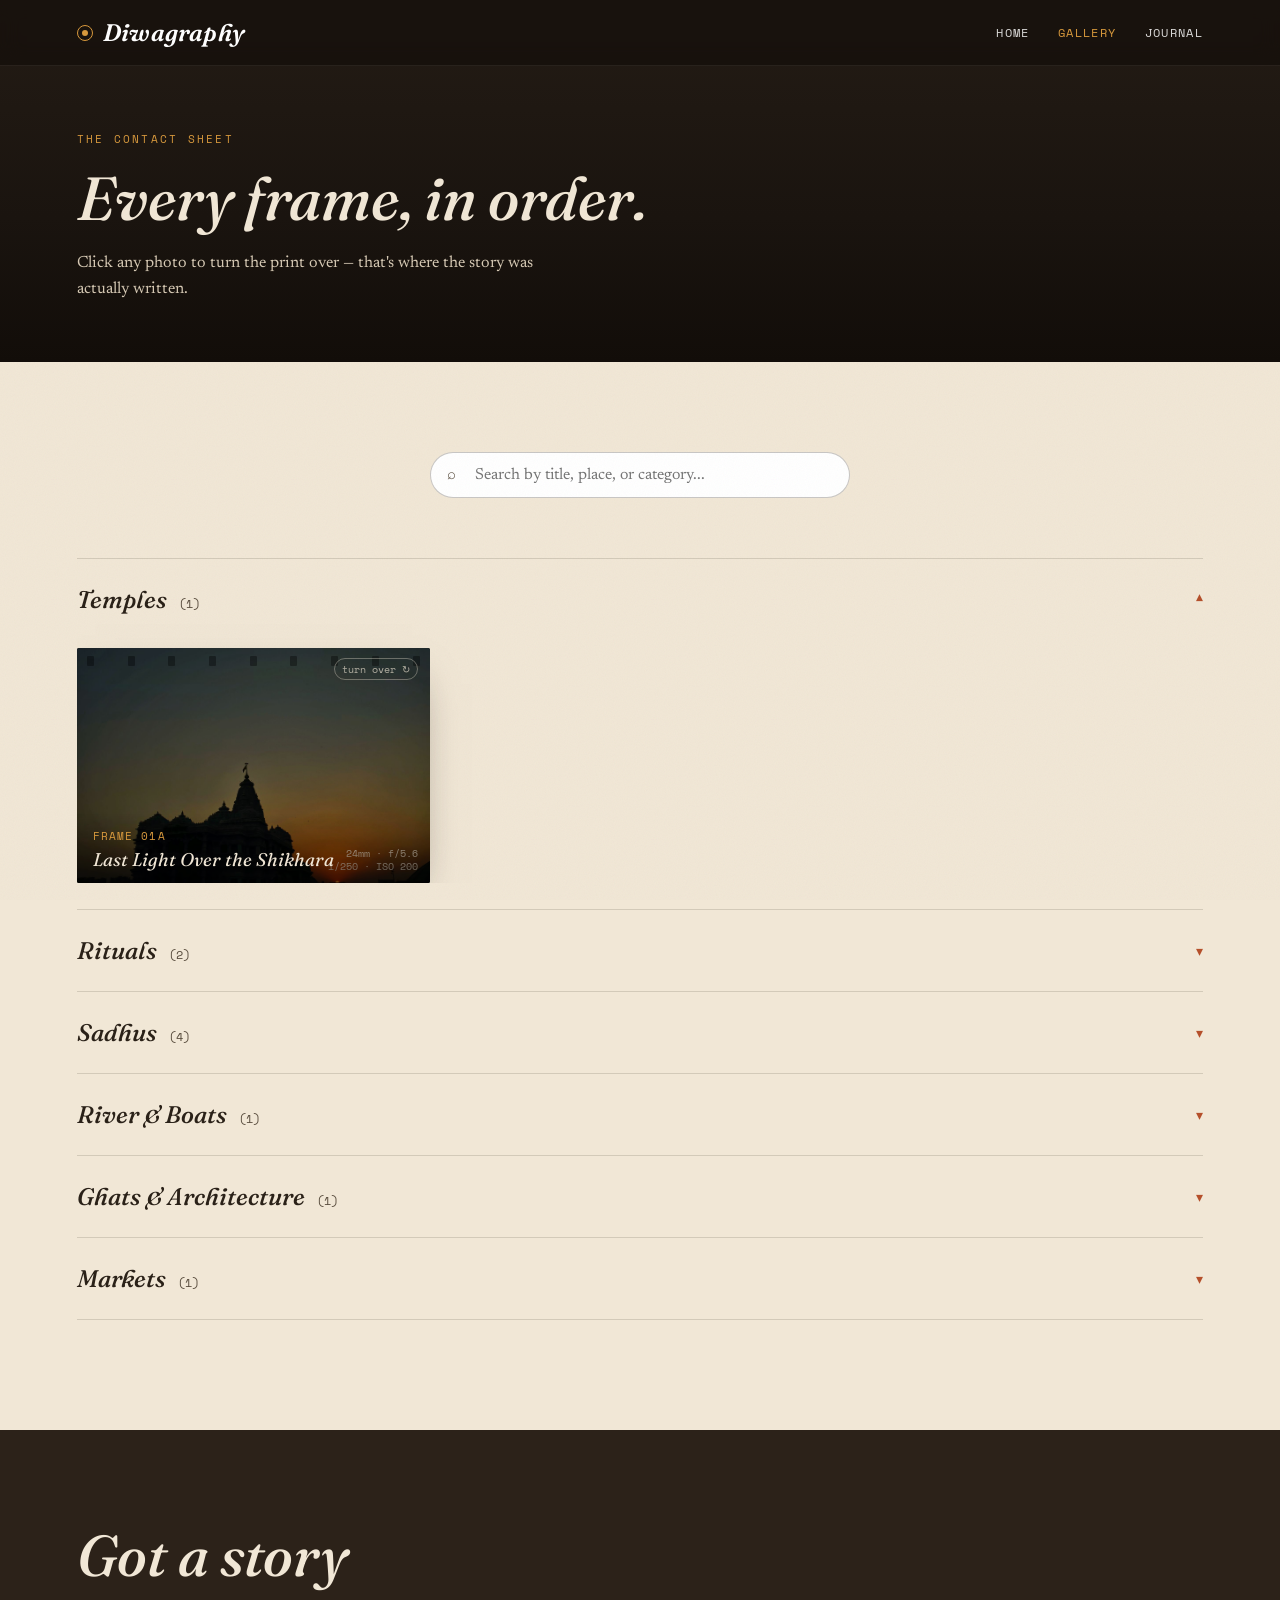
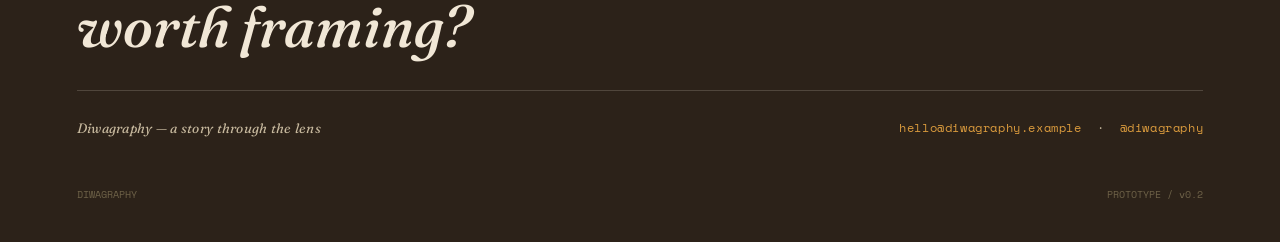
==== gallery.html @ 63f96058 "Add files via upload" ====
<!DOCTYPE html>
<html lang="en">
<head>
<meta charset="UTF-8">
<meta name="viewport" content="width=device-width, initial-scale=1.0">
<title>Gallery — Diwagraphy</title>
<link rel="preconnect" href="https://fonts.googleapis.com">
<link href="https://fonts.googleapis.com/css2?family=Fraunces:ital,opsz,wght@0,9..144,400;0,9..144,600;1,9..144,500;1,9..144,600&family=Newsreader:ital,wght@0,400;0,500;1,400&family=Space+Mono:wght@400;700&family=Caveat:wght@500;600&display=swap" rel="stylesheet">
<link rel="stylesheet" href="styles.css">
<script src="https://identity.netlify.com/v1/netlify-identity-widget.js"></script>
</head>
<body>

<nav>
  <div class="brand"><span class="aperture"></span>Diwagraphy</div>
  <div class="links">
    <a href="index.html">Home</a>
    <a href="gallery.html" class="current">Gallery</a>
    <a href="journal.html">Journal</a>
  </div>
</nav>

<header class="page-hero">
  <div class="eyebrow">The Contact Sheet</div>
  <h1>Every frame, in order.</h1>
  <p>Click any photo to turn the print over — that's where the story was actually written.</p>
</header>

<section class="section">
  <div class="gallery-search">
    <span class="search-icon">⌕</span>
    <input type="text" id="gallery-search-input" placeholder="Search by title, place, or category...">
    <span class="search-clear" id="gallery-search-clear">✕ clear</span>
  </div>

  <div class="no-results" id="gallery-no-results">No frames match that search.</div>

  <div id="category-container"></div>
</section>

<footer id="contact">
  <h2>Got a story<br>worth framing?</h2>
  <div class="contact-line">
    <span style="font-family:'Fraunces',serif; font-style:italic; font-size:0.85rem; letter-spacing:0.02em;">Diwagraphy — a story through the lens</span>
    <span><a href="mailto:hello@diwagraphy.example">hello@diwagraphy.example</a> &nbsp;·&nbsp; <a href="#">@diwagraphy</a></span>
  </div>
  <div class="bottom">
    <span>DIWAGRAPHY</span>
    <span>PROTOTYPE / v0.2</span>
  </div>
</footer>

<script src="script.js"></script>
<script>
  const categoryContainer = document.getElementById('category-container');
  const searchInput = document.getElementById('gallery-search-input');
  const searchClear = document.getElementById('gallery-search-clear');
  const noResultsEl = document.getElementById('gallery-no-results');

  fetch('content/stories.json').then(r => r.json()).then(data => {
    renderCategorizedGallery(data.stories || [], categoryContainer);
  });

  searchInput.addEventListener('input', () => {
    searchClear.style.display = searchInput.value ? 'inline' : 'none';
    filterGallery(searchInput.value, categoryContainer, noResultsEl);
  });

  searchClear.addEventListener('click', () => {
    searchInput.value = '';
    searchClear.style.display = 'none';
    filterGallery('', categoryContainer, noResultsEl);
  });
</script>

</body>
</html>
---- styles.css ----
/* ============================================================
   DIWAGRAPHY — SHARED STYLES
   Used by index.html (Home), gallery.html, journal.html
   ============================================================ */

:root{
  --parchment: #F1E7D6;
  --parchment-deep: #E7D9C1;
  --ink: #2A2118;
  --ink-soft: #5A4E3F;
  --rust: #B5502B;
  --olive: #6E6841;
  --amber: #D99A3D;
  --umber: #1E1712;
  --umber-soft: #2C2219;
  --paper-back: #DCCBA8;
}

*{ box-sizing: border-box; }
html{ scroll-behavior: smooth; }
body{
  margin:0;
  background: var(--parchment);
  color: var(--ink);
  font-family: 'Newsreader', serif;
  overflow-x: hidden;
}

/* film-grain overlay on every page */
body::before{
  content:"";
  position: fixed; inset:0;
  pointer-events:none;
  z-index: 200;
  opacity: 0.05;
  background-image: url("data:image/svg+xml,%3Csvg xmlns='http://www.w3.org/2000/svg' width='120' height='120'%3E%3Cfilter id='n'%3E%3CfeTurbulence type='fractalNoise' baseFrequency='0.9' numOctaves='2' stitchTiles='stitch'/%3E%3C/filter%3E%3Crect width='100%25' height='100%25' filter='url(%23n)'/%3E%3C/svg%3E");
  mix-blend-mode: multiply;
}

.mono{ font-family:'Space Mono', monospace; letter-spacing: 0.06em; }
a{ color: inherit; text-decoration: none; }

/* ---------- NAV (shared across all pages) ---------- */
nav{
  position: fixed; top:0; left:0; right:0; z-index: 100;
  display:flex; justify-content: space-between; align-items:center;
  padding: 18px 6vw;
  font-family:'Space Mono', monospace;
  font-size: 0.72rem;
  letter-spacing: 0.12em;
  text-transform: uppercase;
  color: #fff;
  background: rgba(20, 15, 11, 0.7);
  backdrop-filter: blur(10px);
  -webkit-backdrop-filter: blur(10px);
  border-bottom: 1px solid rgba(241,231,214,0.08);
}
nav .brand{
  display: flex; align-items: center; gap: 10px;
  font-family: 'Fraunces', serif;
  font-style: italic;
  font-weight: 600;
  font-size: 1.5rem;
  letter-spacing: 0.01em;
  text-transform: none;
}
nav .brand .aperture{
  width: 16px; height: 16px;
  border: 1.5px solid var(--amber);
  border-radius: 50%;
  position: relative;
  flex-shrink: 0;
}
nav .brand .aperture::after{
  content:"";
  position: absolute; inset: 4px;
  border-radius: 50%;
  background: var(--amber);
}
nav .links{ display:flex; gap: 28px; }
nav .links a{ opacity:0.85; cursor:pointer; transition: opacity 0.15s; }
nav .links a:hover, nav .links a.current{ opacity:1; }
nav .links a.current{ color: var(--amber); }

/* Mobile nav: stack brand and links into two rows instead of crowding one line */
@media(max-width: 600px){
  nav{
    flex-direction: column;
    align-items: flex-start;
    gap: 10px;
    padding: 16px 5vw;
  }
  nav .brand{ font-size: 1.2rem; }
  nav .links{ gap: 18px; font-size: 0.66rem; }
  .hero{ padding-top: 130px; }
  .page-hero{ padding-top: 160px; }
}

/* ---------- PAGE HERO (used on Gallery + Journal — simpler than Home's big hero) ---------- */
.page-hero{
  background: linear-gradient(180deg, #241C15 0%, #1a140f 60%, #120d09 100%);
  color: var(--parchment);
  padding: 130px 6vw 60px;
}
.page-hero .eyebrow{
  font-family:'Space Mono', monospace; font-size:0.7rem; letter-spacing:0.2em;
  text-transform:uppercase; color:var(--amber); margin-bottom:14px;
}
.page-hero h1{
  font-family:'Fraunces', serif; font-style: italic; font-weight:500;
  font-size: clamp(2.2rem, 5.5vw, 3.8rem); margin:0 0 14px;
}
.page-hero p{ max-width: 52ch; color:#D8CBB6; font-size:1.02rem; line-height:1.6; margin:0; }

/* ---------- SECTION HEADERS ---------- */
.section{ padding: 90px 6vw 110px; position: relative; }
.section-head{
  display:flex; justify-content: space-between; align-items: flex-end;
  margin-bottom: 56px; gap: 24px; flex-wrap: wrap;
}
.section-head .tag{
  font-family:'Space Mono', monospace;
  font-size: 0.7rem; letter-spacing: 0.18em; text-transform: uppercase;
  color: var(--rust);
}
.section-head h2{
  font-family:'Fraunces', serif;
  font-weight: 500;
  font-size: clamp(2rem, 4vw, 3rem);
  margin: 10px 0 0;
}
.section-head p{
  max-width: 34ch; color: var(--ink-soft); font-size: 0.98rem; line-height:1.55;
}

/* ---------- CONTACT SHEET / FRAME CARDS ---------- */
.sheet{
  display:grid;
  grid-template-columns: repeat(3, 1fr);
  gap: 34px;
  align-items: start; /* so landscape frames don't get stretched to match taller portrait neighbors */
}
@media(max-width: 880px){ .sheet{ grid-template-columns: repeat(2,1fr); } }
@media(max-width: 560px){ .sheet{ grid-template-columns: 1fr; } }

.frame{
  perspective: 1400px;
  opacity: 0; transform: translateY(28px);
  transition: opacity 0.8s ease, transform 0.8s ease;
}
.frame.in-view{ opacity: 1; transform: translateY(0); }
.frame-inner{
  position: relative; width: 100%;
  transform-style: preserve-3d;
  transition: transform 0.7s cubic-bezier(.4,.2,.2,1);
  cursor: pointer;
}
/* Orientation controls the frame's shape. Portrait is the default (matches the classic contact-sheet look);
   Landscape is for wide shots so they don't get awkwardly cropped into a tall frame. */
.frame.orientation-portrait .frame-inner{ aspect-ratio: 4/5; }
.frame.orientation-landscape .frame-inner{ aspect-ratio: 3/2; }
.frame.flipped .frame-inner{ transform: rotateY(180deg); }
.face{ position: absolute; inset:0; backface-visibility: hidden; border-radius: 2px; overflow:hidden; }
.face.front{ background: var(--umber); box-shadow: 0 18px 40px -18px rgba(30,23,18,0.55); }
.photo-surface{ position:absolute; inset: 0; display:flex; align-items:flex-end; }
.photo-surface .tone{ position:absolute; inset:0; }
.photo-surface img{ position:absolute; inset:0; width:100%; height:100%; object-fit:cover; }
.photo-surface .sprockets{ position:absolute; top:0; left:0; right:0; display:flex; justify-content: space-between; padding: 8px 10px; z-index:3; }
.photo-surface .sprockets span{ width:7px; height:10px; background: rgba(0,0,0,0.35); border-radius:1px; }
.photo-surface .cap{ position: relative; z-index: 3; width:100%; padding: 14px 16px 12px; background: linear-gradient(0deg, rgba(0,0,0,0.55), transparent); color:#F1E7D6; }
.photo-surface .cap .num{ font-family:'Space Mono', monospace; font-size: 0.68rem; letter-spacing: 0.1em; color: var(--amber); display:block; margin-bottom: 4px; }
.photo-surface .cap .title{ font-family:'Fraunces', serif; font-style: italic; font-size: 1.15rem; }
.photo-surface .exif{ position:absolute; bottom: 10px; right: 12px; z-index:3; font-family:'Space Mono', monospace; font-size: 0.6rem; color: rgba(241,231,214,0.75); text-align:right; line-height:1.4; }
.flip-hint{ position:absolute; top:10px; right:12px; z-index:3; font-family:'Space Mono', monospace; font-size: 0.6rem; color: rgba(241,231,214,0.7); border: 1px solid rgba(241,231,214,0.35); padding: 3px 7px; border-radius: 20px; }
.face.back{ transform: rotateY(180deg); background: var(--paper-back); padding: 22px 22px 18px; display:flex; flex-direction:column; justify-content: space-between; color: #2A2118; border: 1px solid rgba(42,33,24,0.12); }
.back .stamp{ align-self:flex-start; font-family:'Space Mono', monospace; font-size: 0.62rem; letter-spacing: 0.08em; color: var(--rust); border: 1.5px solid var(--rust); padding: 3px 8px; transform: rotate(-4deg); border-radius: 3px; opacity: 0.85; }
.back .note{ font-family: 'Caveat', cursive; font-size: 1.5rem; line-height: 1.35; color: #362A1D; margin: 14px 0; }
.back .meta{ font-family:'Space Mono', monospace; font-size: 0.62rem; color: var(--ink-soft); display:flex; justify-content: space-between; border-top: 1px dashed rgba(42,33,24,0.3); padding-top: 10px; }

.tone-1{ background: linear-gradient(160deg,#7C4A2A 0%, #C98A4B 45%, #EFC98A 100%); }
.tone-2{ background: linear-gradient(150deg,#3B3226 0%, #6E5A3E 55%, #B08B54 100%); }
.tone-3{ background: linear-gradient(160deg,#4A5A4A 0%, #7C8A63 55%, #D9C48C 100%); }
.tone-4{ background: linear-gradient(150deg,#5A2E20 0%, #A85A34 50%, #E8B26B 100%); }
.tone-5{ background: linear-gradient(160deg,#2E2A22 0%, #6B5B3E 50%, #C7A96A 100%); }
.tone-6{ background: linear-gradient(150deg,#403A2C 0%, #8C7048 50%, #E3C98F 100%); }

/* ---------- GALLERY SEARCH BAR ---------- */
.gallery-search{
  position: relative;
  max-width: 420px;
  margin: 0 auto 60px;
}
.gallery-search input{
  width: 100%;
  padding: 14px 18px 14px 44px;
  font-family: 'Newsreader', serif;
  font-size: 1rem;
  border: 1.5px solid rgba(42,33,24,0.25);
  border-radius: 30px;
  background: #fff;
  color: var(--ink);
}
.gallery-search input:focus{ outline: none; border-color: var(--rust); }
.gallery-search .search-icon{
  position: absolute; left: 17px; top: 50%; transform: translateY(-50%);
  font-size: 0.95rem; color: var(--ink-soft); pointer-events: none;
}
.gallery-search .search-clear{
  position: absolute; right: 14px; top: 50%; transform: translateY(-50%);
  font-family:'Space Mono', monospace; font-size: 0.68rem; color: var(--ink-soft);
  cursor: pointer; display: none;
}

.no-results{
  text-align:center; padding: 40px 0;
  font-family:'Space Mono', monospace; font-size: 0.85rem; color: var(--ink-soft);
  display: none;
}

/* ---------- CATEGORY ACCORDION (Gallery page) ---------- */
.category-section{
  border-top: 1px solid rgba(42,33,24,0.15);
  padding: 26px 0;
}
.category-section:last-child{ border-bottom: 1px solid rgba(42,33,24,0.15); }

.category-header{
  display:flex; justify-content: space-between; align-items:center;
  cursor: pointer; user-select: none;
}
.category-header .cat-name{
  font-family:'Fraunces', serif; font-style: italic; font-weight: 500;
  font-size: 1.5rem;
}
.category-header .cat-count{
  font-family:'Space Mono', monospace; font-size: 0.72rem; color: var(--ink-soft);
  margin-left: 12px;
}
.category-header .cat-chevron{
  font-family:'Space Mono', monospace; font-size: 0.9rem; color: var(--rust);
  transition: transform 0.3s ease;
}
.category-section.expanded .cat-chevron{ transform: rotate(180deg); }

.category-body{
  max-height: 0;
  overflow: hidden;
  transition: max-height 0.4s ease;
}
.category-section.expanded .category-body{
  max-height: 4000px; /* generous cap so all photos in a category can show */
}
.category-body-inner{ padding-top: 34px; }

/* "Load More" button used on Gallery page */
.load-more-wrap{ text-align:center; margin-top: 54px; }
.load-more-btn{
  font-family:'Space Mono', monospace; font-size: 0.78rem; letter-spacing: 0.08em;
  text-transform: uppercase; background: transparent; color: var(--rust);
  border: 1.5px solid var(--rust); padding: 13px 30px; border-radius: 30px; cursor: pointer;
  transition: 0.2s;
}
.load-more-btn:hover{ background: var(--rust); color: #fff; }
.load-more-btn:disabled{ opacity: 0.4; cursor: default; background:transparent; color:var(--rust); }

/* ---------- JOURNAL (BLOG) CARDS ---------- */
.journal-grid{ display:grid; grid-template-columns: repeat(3, 1fr); gap: 34px; }
@media(max-width: 880px){ .journal-grid{ grid-template-columns: repeat(2,1fr); } }
@media(max-width: 560px){ .journal-grid{ grid-template-columns: 1fr; } }

.post-card{
  cursor: pointer;
  opacity: 0; transform: translateY(28px);
  transition: opacity 0.8s ease, transform 0.8s ease;
}
.post-card.in-view{ opacity: 1; transform: translateY(0); }
.post-card .post-cover{ position: relative; width: 100%; aspect-ratio: 4/3; border-radius: 3px; overflow: hidden; margin-bottom: 16px; box-shadow: 0 16px 34px -18px rgba(30,23,18,0.5); }
.post-card .post-cover img{ position:absolute; inset:0; width:100%; height:100%; object-fit:cover; transition: transform 0.5s ease; }
.post-card:hover .post-cover img{ transform: scale(1.04); }
.post-card .post-date{ font-family:'Space Mono', monospace; font-size: 0.68rem; letter-spacing: 0.1em; text-transform: uppercase; color: var(--rust); display:block; margin-bottom: 8px; }
.post-card .post-title{ font-family:'Fraunces', serif; font-style: italic; font-weight: 500; font-size: 1.35rem; line-height:1.25; margin: 0 0 10px; }
.post-card .post-excerpt{ color: var(--ink-soft); font-size: 0.95rem; line-height: 1.55; margin: 0 0 12px; }
.post-card .post-read{ font-family:'Space Mono', monospace; font-size: 0.68rem; letter-spacing: 0.06em; text-transform: uppercase; color: var(--rust); }

/* full-story reading overlay (shared, used on journal.html) */
.post-overlay{ position: fixed; inset: 0; z-index: 300; background: rgba(20,15,11,0.92); display: none; overflow-y: auto; padding: 70px 6vw 100px; }
.post-overlay.open{ display: block; }
.post-overlay-close{ position: fixed; top: 22px; right: 6vw; z-index: 310; font-family:'Space Mono', monospace; font-size: 0.75rem; letter-spacing: 0.08em; text-transform: uppercase; color: var(--parchment); background: rgba(241,231,214,0.1); border: 1px solid rgba(241,231,214,0.3); padding: 8px 16px; border-radius: 20px; cursor: pointer; }
.post-overlay-close:hover{ background: rgba(241,231,214,0.18); }
.post-full{ max-width: 720px; margin: 0 auto; color: var(--parchment); }
.post-full .post-full-date{ font-family:'Space Mono', monospace; font-size: 0.72rem; letter-spacing: 0.1em; text-transform: uppercase; color: var(--amber); display:block; margin-bottom: 18px; }
.post-full h2{ font-family:'Fraunces', serif; font-style: italic; font-weight:500; font-size: clamp(1.8rem, 4vw, 2.8rem); line-height: 1.15; margin: 0 0 30px; }
.post-full .post-full-cover{ width: 100%; border-radius: 4px; margin-bottom: 34px; overflow:hidden; }
.post-full .post-full-cover img{ width:100%; display:block; }
.post-full .post-body{ font-family: 'Newsreader', serif; font-size: 1.08rem; line-height: 1.8; color: #D8CBB6; }
.post-full .post-body p{ margin: 0 0 22px; }
.post-full .post-inline-img{ width: 100%; border-radius: 4px; margin: 30px 0; overflow:hidden; }
.post-full .post-inline-img img{ width:100%; display:block; }

/* ---------- "See more" link used at the end of Home teaser sections ---------- */
.see-more{
  display:inline-block; margin-top: 40px;
  font-family:'Space Mono', monospace; font-size: 0.78rem; letter-spacing: 0.08em;
  text-transform: uppercase; color: var(--rust);
  border-bottom: 1px solid var(--rust); padding-bottom: 3px;
}
.see-more:hover{ color: var(--umber); border-color: var(--umber); }

/* ---------- HOME HERO (bigger, with video reel) ---------- */
.hero{
  position: relative;
  min-height: 92vh;
  display:flex; flex-direction:column; justify-content:center;
  background:
    radial-gradient(ellipse at 30% 20%, rgba(217,154,61,0.35), transparent 55%),
    linear-gradient(180deg, #241C15 0%, #1a140f 55%, #120d09 100%);
  color: var(--parchment);
  padding: 90px 6vw 70px;
}
.hero-grid{ display:grid; grid-template-columns: 1fr 1fr; gap: 50px; align-items:center; }
@media(max-width: 860px){ .hero-grid{ grid-template-columns: 1fr; } }
.sprocket-row{ display:flex; justify-content: space-between; padding: 18px 5vw; position: absolute; left:0; right:0; }
.sprocket-row.top{ top:0; } .sprocket-row.bottom{ bottom:0; }
.sprocket-row span{ width: 10px; height: 14px; background: rgba(241,231,214,0.35); border-radius: 2px; }
.hero-eyebrow{ font-family:'Space Mono', monospace; font-size: 0.72rem; letter-spacing: 0.2em; text-transform: uppercase; color: var(--amber); margin-bottom: 18px; }
.hero h1{ font-family:'Fraunces', serif; font-style: italic; font-weight: 500; font-size: clamp(2.4rem, 5vw, 4.4rem); line-height: 1.02; margin: 0 0 22px; max-width: 13ch; }
.hero p{ max-width: 46ch; font-size: 1.05rem; color: #D8CBB6; line-height: 1.6; margin: 0 0 8px; }
.hero .roll-count{ margin-top: 34px; font-family:'Space Mono', monospace; font-size: 0.72rem; color: rgba(241,231,214,0.55); }

.reel-frame{ position: relative; width: 100%; max-width: 460px; aspect-ratio: 16/9; margin: 0 auto; border-radius: 4px; overflow: hidden; background: #0f0b08; box-shadow: 0 30px 60px -20px rgba(0,0,0,0.6), 0 0 0 1px rgba(241,231,214,0.08); }
.reel-frame video, .reel-frame .reel-placeholder{ position:absolute; inset:0; width:100%; height:100%; object-fit: cover; }
.reel-frame .reel-placeholder{ display:flex; align-items:center; justify-content:center; text-align:center; background: linear-gradient(160deg,#3B3226 0%, #6E5A3E 55%, #B08B54 100%); color: rgba(241,231,214,0.85); font-family:'Space Mono', monospace; font-size: 0.72rem; letter-spacing: 0.06em; padding: 24px; }
.reel-frame .reel-sprockets{ position:absolute; top:0; left:0; right:0; display:flex; justify-content:space-between; padding: 8px 10px; z-index:3; }
.reel-frame .reel-sprockets span{ width:6px; height:9px; background: rgba(0,0,0,0.4); border-radius:1px; }
.reel-frame .reel-tag{ position:absolute; bottom: 12px; left: 12px; z-index:3; font-family:'Space Mono', monospace; font-size: 0.6rem; letter-spacing: 0.08em; text-transform:uppercase; color: rgba(241,231,214,0.8); background: rgba(0,0,0,0.35); padding: 4px 9px; border-radius: 20px; }

/* ---------- ABOUT (Home page only) ---------- */
.about{ background: var(--umber); color: var(--parchment); }
.about-grid{ display:grid; grid-template-columns: 1fr 1fr; gap: 60px; align-items:center; }
@media(max-width:800px){ .about-grid{ grid-template-columns:1fr; } }
.about-grid .quote{ font-family:'Fraunces', serif; font-style: italic; font-weight:500; font-size: clamp(1.5rem, 2.6vw, 2.1rem); line-height: 1.4; color: var(--parchment); }
.about-grid .quote span{ color: var(--amber); }
.about-grid p.body-text{ color: #C7B99E; line-height: 1.7; font-size: 1rem; margin-top: 22px; }
.roll-strip{ display:flex; gap:6px; margin-top: 28px; }
.roll-strip div{ width: 34px; height: 46px; border-radius:2px; }

/* ---------- FOOTER (shared) ---------- */
footer{ background: var(--umber-soft); color: var(--parchment); padding: 90px 6vw 40px; }
footer h2{ font-family:'Fraunces', serif; font-style: italic; font-weight:500; font-size: clamp(2rem, 5vw, 3.6rem); margin: 0 0 28px; max-width: 14ch; }
.contact-line{ display:flex; justify-content: space-between; align-items:center; flex-wrap: wrap; gap: 20px; border-top: 1px solid rgba(241,231,214,0.18); padding-top: 28px; font-family:'Space Mono', monospace; font-size: 0.75rem; letter-spacing: 0.05em; color: #C7B99E; }
.contact-line a{ color: var(--amber); }
.contact-line a:hover{ text-decoration: underline; }
footer .bottom{ margin-top: 50px; font-family:'Space Mono', monospace; font-size: 0.65rem; color: #6E6248; display:flex; justify-content:space-between; flex-wrap:wrap; gap:10px; }

::selection{ background: var(--rust); color: #fff; }
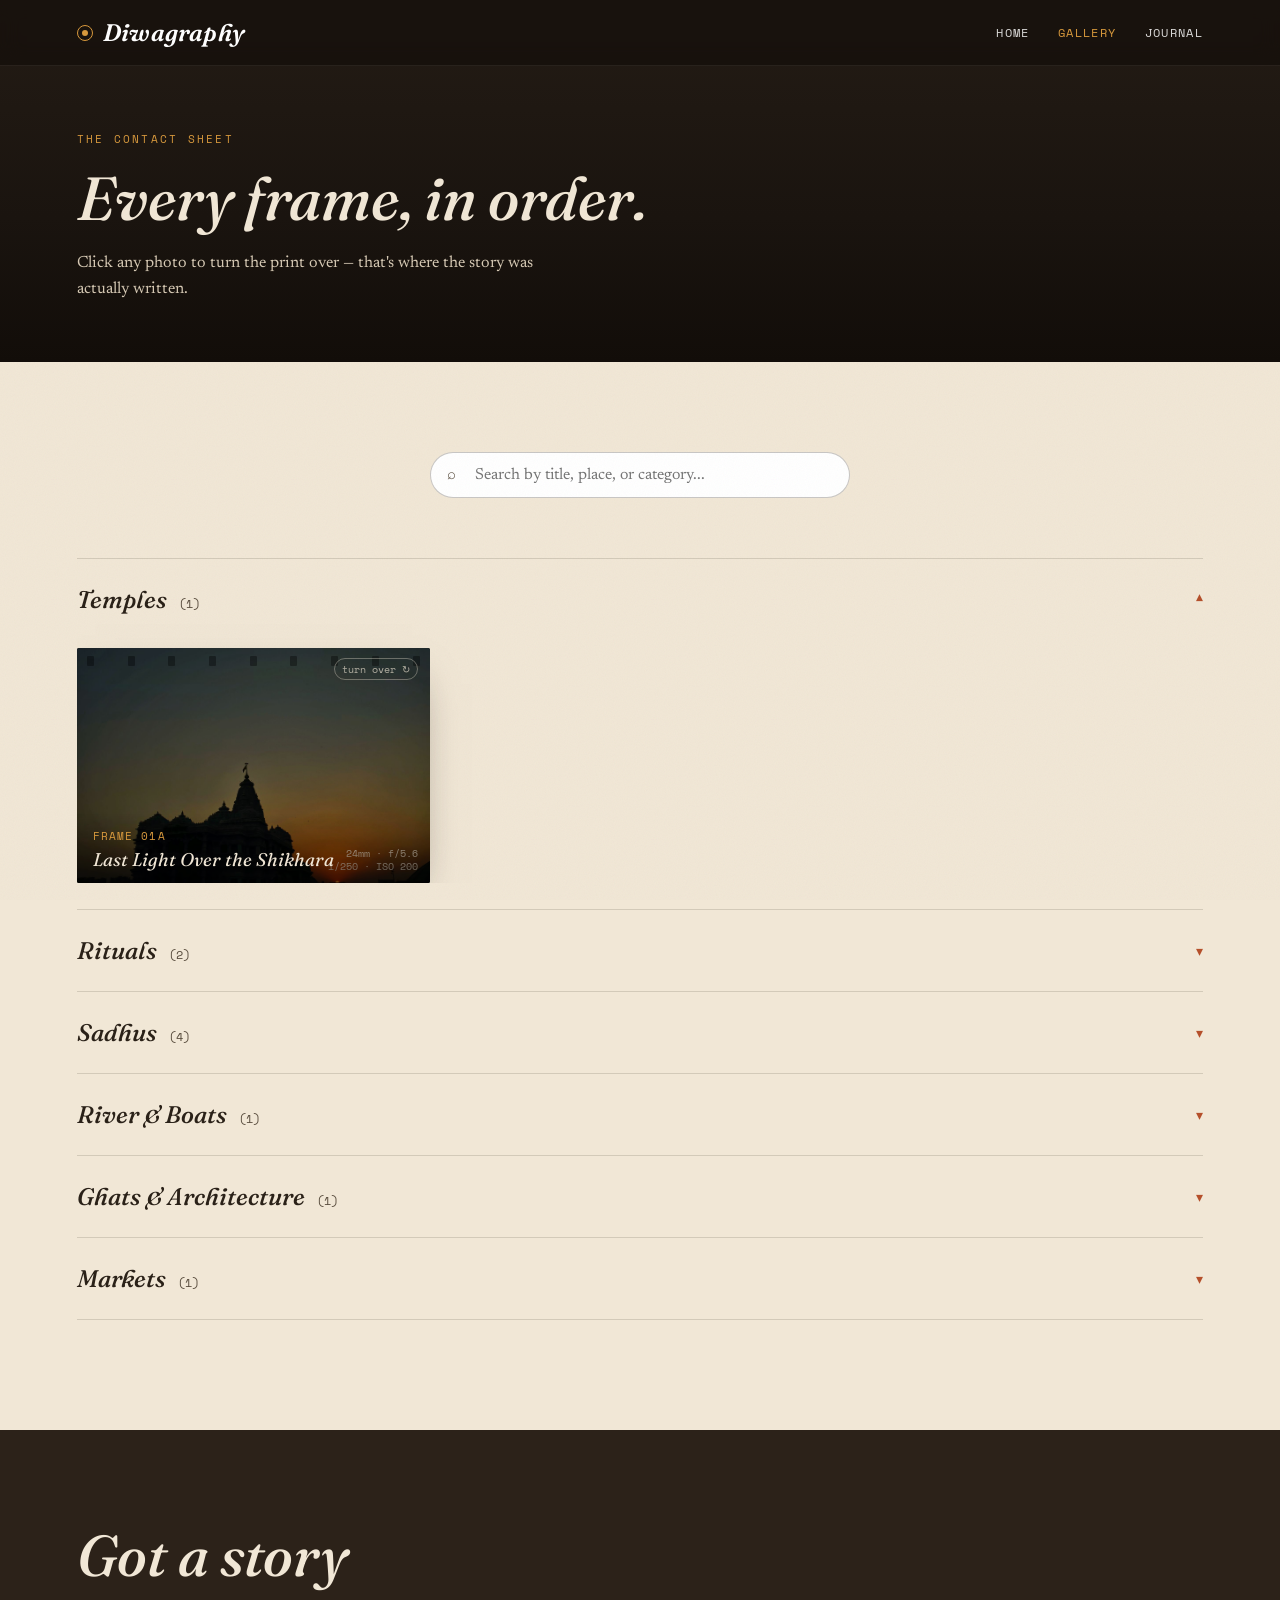
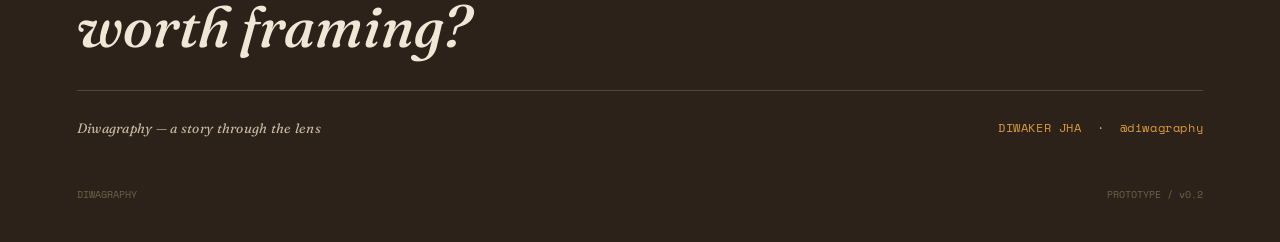
==== commit 76a57458: "Update gallery.html" ====
--- a/gallery.html
+++ b/gallery.html
@@ -42,7 +42,7 @@
   <h2>Got a story<br>worth framing?</h2>
   <div class="contact-line">
     <span style="font-family:'Fraunces',serif; font-style:italic; font-size:0.85rem; letter-spacing:0.02em;">Diwagraphy — a story through the lens</span>
-    <span><a href="mailto:hello@diwagraphy.example">hello@diwagraphy.example</a> &nbsp;·&nbsp; <a href="#">@diwagraphy</a></span>
+    <span><a href="mailto:heydiwaker@gmail.com">DIWAKER JHA</a> &nbsp;·&nbsp; <a href="#">@diwagraphy</a></span>
   </div>
   <div class="bottom">
     <span>DIWAGRAPHY</span>
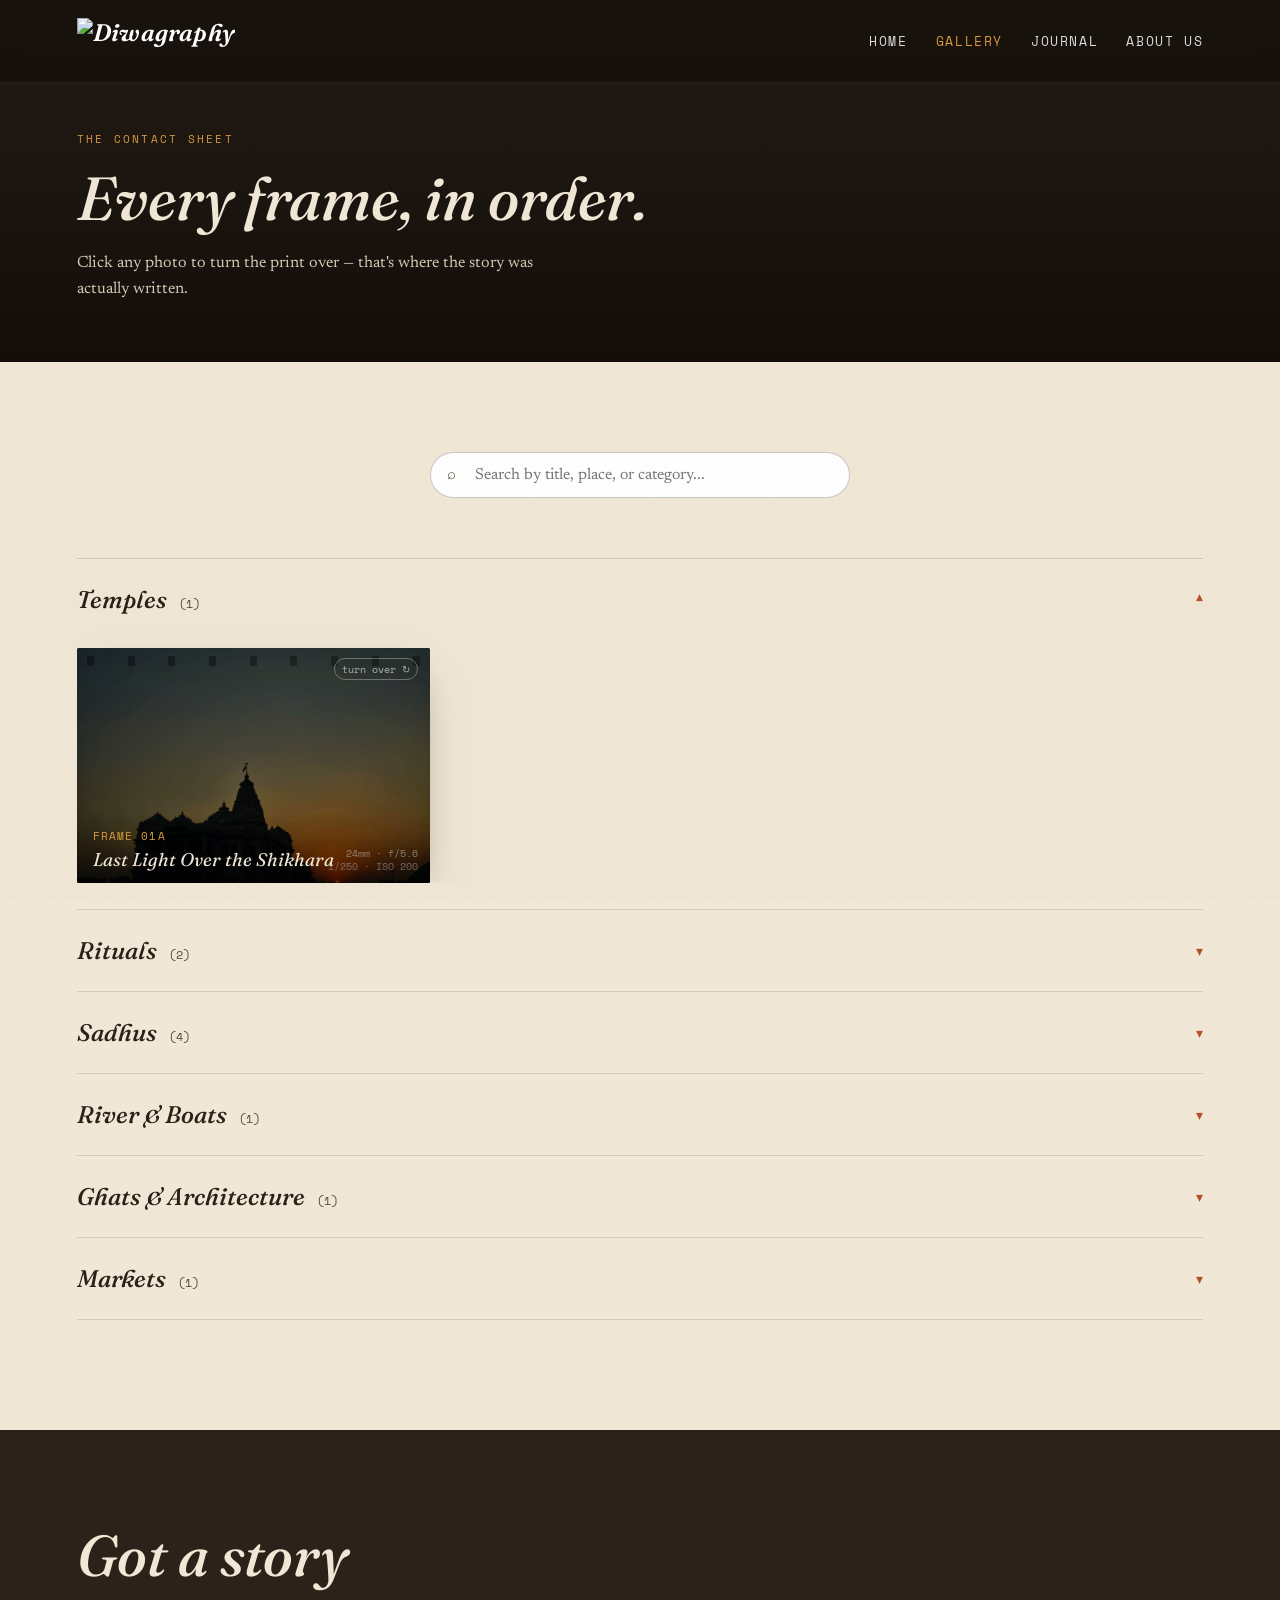
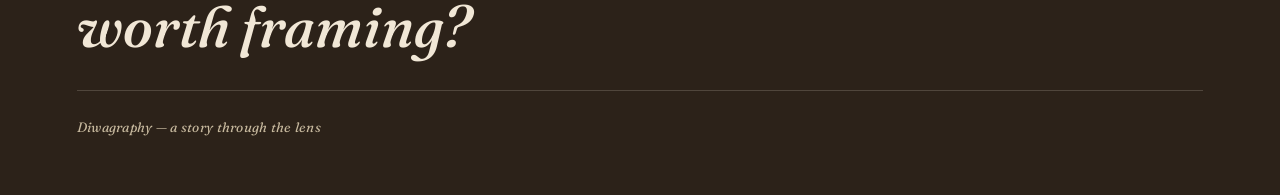
==== commit 1afc0e9a: "Add About page, logo, nav + footer updates" ====
--- a/gallery.html
+++ b/gallery.html
@@ -12,11 +12,12 @@
 <body>
 
 <nav>
-  <div class="brand"><span class="aperture"></span>Diwagraphy</div>
+  <div class="brand"><img src="images/diwagraphy-logo.png" alt="Diwagraphy"></div>
   <div class="links">
     <a href="index.html">Home</a>
     <a href="gallery.html" class="current">Gallery</a>
     <a href="journal.html">Journal</a>
+    <a href="about.html">About Us</a>
   </div>
 </nav>
 
@@ -42,11 +43,6 @@
   <h2>Got a story<br>worth framing?</h2>
   <div class="contact-line">
     <span style="font-family:'Fraunces',serif; font-style:italic; font-size:0.85rem; letter-spacing:0.02em;">Diwagraphy — a story through the lens</span>
-    <span><a href="mailto:heydiwaker@gmail.com">DIWAKER JHA</a> &nbsp;·&nbsp; <a href="#">@diwagraphy</a></span>
-  </div>
-  <div class="bottom">
-    <span>DIWAGRAPHY</span>
-    <span>PROTOTYPE / v0.2</span>
   </div>
 </footer>
 
--- a/styles.css
+++ b/styles.css
@@ -1,6 +1,6 @@
 /* ============================================================
    DIWAGRAPHY — SHARED STYLES
-   Used by index.html (Home), gallery.html, journal.html
+   Used by index.html (Home), gallery.html, journal.html, about.html
    ============================================================ */
 
 :root{
@@ -46,7 +46,7 @@
   display:flex; justify-content: space-between; align-items:center;
   padding: 18px 6vw;
   font-family:'Space Mono', monospace;
-  font-size: 0.72rem;
+  font-size: 0.84rem;
   letter-spacing: 0.12em;
   text-transform: uppercase;
   color: #fff;
@@ -63,6 +63,11 @@
   font-size: 1.5rem;
   letter-spacing: 0.01em;
   text-transform: none;
+}
+nav .brand img{
+  height: 46px;
+  width: auto;
+  display: block;
 }
 nav .brand .aperture{
   width: 16px; height: 16px;
@@ -91,12 +96,13 @@
     padding: 16px 5vw;
   }
   nav .brand{ font-size: 1.2rem; }
-  nav .links{ gap: 18px; font-size: 0.66rem; }
+  nav .brand img{ height: 34px; }
+  nav .links{ gap: 18px; font-size: 0.76rem; }
   .hero{ padding-top: 130px; }
   .page-hero{ padding-top: 160px; }
 }
 
-/* ---------- PAGE HERO (used on Gallery + Journal — simpler than Home's big hero) ---------- */
+/* ---------- PAGE HERO (used on Gallery + Journal + About — simpler than Home's big hero) ---------- */
 .page-hero{
   background: linear-gradient(180deg, #241C15 0%, #1a140f 60%, #120d09 100%);
   color: var(--parchment);
@@ -334,7 +340,7 @@
 .reel-frame .reel-sprockets span{ width:6px; height:9px; background: rgba(0,0,0,0.4); border-radius:1px; }
 .reel-frame .reel-tag{ position:absolute; bottom: 12px; left: 12px; z-index:3; font-family:'Space Mono', monospace; font-size: 0.6rem; letter-spacing: 0.08em; text-transform:uppercase; color: rgba(241,231,214,0.8); background: rgba(0,0,0,0.35); padding: 4px 9px; border-radius: 20px; }
 
-/* ---------- ABOUT (Home page only) ---------- */
+/* ---------- ABOUT (Home page teaser section + dedicated About Us page) ---------- */
 .about{ background: var(--umber); color: var(--parchment); }
 .about-grid{ display:grid; grid-template-columns: 1fr 1fr; gap: 60px; align-items:center; }
 @media(max-width:800px){ .about-grid{ grid-template-columns:1fr; } }
@@ -345,11 +351,10 @@
 .roll-strip div{ width: 34px; height: 46px; border-radius:2px; }
 
 /* ---------- FOOTER (shared) ---------- */
-footer{ background: var(--umber-soft); color: var(--parchment); padding: 90px 6vw 40px; }
+footer{ background: var(--umber-soft); color: var(--parchment); padding: 90px 6vw 60px; }
 footer h2{ font-family:'Fraunces', serif; font-style: italic; font-weight:500; font-size: clamp(2rem, 5vw, 3.6rem); margin: 0 0 28px; max-width: 14ch; }
 .contact-line{ display:flex; justify-content: space-between; align-items:center; flex-wrap: wrap; gap: 20px; border-top: 1px solid rgba(241,231,214,0.18); padding-top: 28px; font-family:'Space Mono', monospace; font-size: 0.75rem; letter-spacing: 0.05em; color: #C7B99E; }
 .contact-line a{ color: var(--amber); }
 .contact-line a:hover{ text-decoration: underline; }
-footer .bottom{ margin-top: 50px; font-family:'Space Mono', monospace; font-size: 0.65rem; color: #6E6248; display:flex; justify-content:space-between; flex-wrap:wrap; gap:10px; }
 
 ::selection{ background: var(--rust); color: #fff; }
